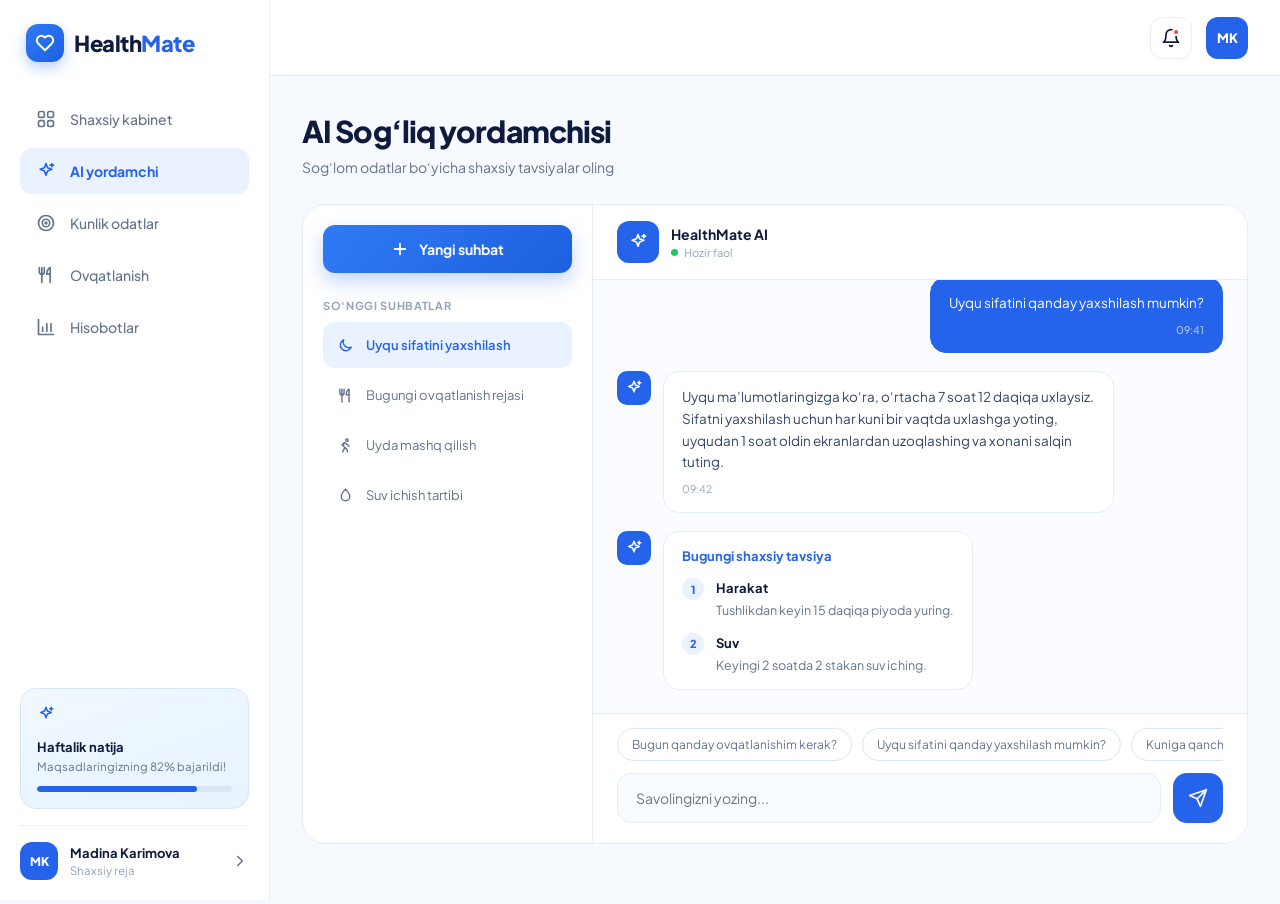
==== pages/ai.html @ 35eb87b6 "finish update" ====
<!doctype html>
<html lang="uz">
  <head>
    <meta charset="utf-8" />
    <meta name="viewport" content="width=device-width, initial-scale=1" />
    <title>AI yordamchi — HealthMate</title>
    <link rel="preconnect" href="https://fonts.googleapis.com" />
    <link rel="preconnect" href="https://fonts.gstatic.com" crossorigin />
    <link
      rel="stylesheet"
      href="https://fonts.googleapis.com/css2?family=Plus+Jakarta+Sans:wght@400;500;600;700;800&display=swap"
    />
    <link rel="stylesheet" href="../css/app.css" />
  </head>
  <body>
    <div class="app">
      <aside class="sidebar-app" id="sidebar" aria-label="Asosiy menyu">
        <a class="s-logo" href="../index.html" aria-label="HealthMate — bosh sahifa">
          <span class="s-logo-icon"><svg width="22" height="22" viewBox="0 0 24 24" fill="none" stroke="#fff" stroke-width="2.2" stroke-linecap="round" stroke-linejoin="round" aria-hidden="true"><path d="M19.5 12.6 12 20l-7.5-7.4a4.9 4.9 0 0 1 0-7 5 5 0 0 1 7 0l.5.5.5-.5a5 5 0 0 1 7 0 4.9 4.9 0 0 1 0 7Z"/></svg></span>
          <span class="s-logo-text">Health<span class="accent">Mate</span></span>
        </a>

        <nav class="s-nav">
          <a class="s-link" href="dashboard.html"><svg width="20" height="20" viewBox="0 0 24 24" fill="none" stroke="currentColor" stroke-width="2" stroke-linecap="round" stroke-linejoin="round" aria-hidden="true"><rect x="3" y="3" width="7" height="7" rx="2"/><rect x="14" y="3" width="7" height="7" rx="2"/><rect x="3" y="14" width="7" height="7" rx="2"/><rect x="14" y="14" width="7" height="7" rx="2"/></svg> Shaxsiy kabinet</a>
          <a class="s-link is-active" href="ai.html" aria-current="page"><svg width="20" height="20" viewBox="0 0 24 24" fill="none" stroke="currentColor" stroke-width="2" stroke-linecap="round" stroke-linejoin="round" aria-hidden="true"><path d="M12 3l1.9 5.1L19 10l-5.1 1.9L12 17l-1.9-5.1L5 10l5.1-1.9L12 3z"/><path d="M19 3v4M17 5h4"/></svg> AI yordamchi</a>
          <a class="s-link" href="tracker.html"><svg width="20" height="20" viewBox="0 0 24 24" fill="none" stroke="currentColor" stroke-width="2" stroke-linecap="round" stroke-linejoin="round" aria-hidden="true"><circle cx="12" cy="12" r="9"/><circle cx="12" cy="12" r="4.5"/><circle cx="12" cy="12" r="1" fill="currentColor"/></svg> Kunlik odatlar</a>
          <a class="s-link" href="nutrition.html"><svg width="20" height="20" viewBox="0 0 24 24" fill="none" stroke="currentColor" stroke-width="2" stroke-linecap="round" stroke-linejoin="round" aria-hidden="true"><path d="M7 3v8M4 3v5a3 3 0 0 0 6 0V3M7 11v10"/><path d="M17 21V3c-2.5 1.5-4 4.5-4 8h4"/></svg> Ovqatlanish</a>
          <a class="s-link" href="reports.html"><svg width="20" height="20" viewBox="0 0 24 24" fill="none" stroke="currentColor" stroke-width="2" stroke-linecap="round" stroke-linejoin="round" aria-hidden="true"><path d="M3 3v18h18"/><path d="M8 17v-5M13 17V8M18 17v-9"/></svg> Hisobotlar</a>
        </nav>

        <div class="s-bottom">
          <div class="weekly">
            <span class="accent"><svg width="18" height="18" viewBox="0 0 24 24" fill="none" stroke="currentColor" stroke-width="2" stroke-linecap="round" stroke-linejoin="round" aria-hidden="true"><path d="M12 3l1.9 5.1L19 10l-5.1 1.9L12 17l-1.9-5.1L5 10l5.1-1.9L12 3z"/><path d="M19 3v4M17 5h4"/></svg></span>
            <div class="weekly-title">Haftalik natija</div>
            <div class="weekly-sub">Maqsadlaringizning 82% bajarildi!</div>
            <div class="progress" style="--p: 82%"><span></span></div>
          </div>
          <a class="user-box" href="dashboard.html">
            <span class="user-avatar" data-user-initials>MK</span>
            <div>
              <div class="user-name" data-user-full>Madina Karimova</div>
              <div class="user-sub">Shaxsiy reja</div>
            </div>
            <span class="go"><svg width="18" height="18" viewBox="0 0 24 24" fill="none" stroke="currentColor" stroke-width="2" stroke-linecap="round" stroke-linejoin="round" aria-hidden="true"><path d="M9 6l6 6-6 6"/></svg></span>
          </a>
        </div>
      </aside>

      <div class="overlay"></div>

      <div class="content">
        <header class="topbar">
          <button class="menu-btn" type="button" aria-label="Menyuni ochish" aria-controls="sidebar"><svg width="20" height="20" viewBox="0 0 24 24" fill="none" stroke="currentColor" stroke-width="2" stroke-linecap="round" stroke-linejoin="round" aria-hidden="true"><path d="M4 6h16M4 12h16M4 18h16"/></svg></button>
          <button class="icon-btn" type="button" aria-label="Bildirishnomalar"><svg width="20" height="20" viewBox="0 0 24 24" fill="none" stroke="currentColor" stroke-width="2" stroke-linecap="round" stroke-linejoin="round" aria-hidden="true"><path d="M6 8a6 6 0 0 1 12 0c0 7 3 9 3 9H3s3-2 3-9"/><path d="M10.3 21a1.94 1.94 0 0 0 3.4 0"/></svg><span class="dot"></span></button>
          <span class="top-avatar" aria-hidden="true" data-user-initials>MK</span>
        </header>

        <main class="page">

          <div class="page-head">
            <div>
              <h1 class="page-title">AI Sog‘liq yordamchisi</h1>
              <p class="page-sub">Sog‘lom odatlar bo‘yicha shaxsiy tavsiyalar oling</p>
            </div>
          </div>

          <section class="chat-shell" data-chat aria-label="AI suhbat">
            <aside class="chat-side">
              <button class="btn" type="button" data-new-chat><svg width="18" height="18" viewBox="0 0 24 24" fill="none" stroke="currentColor" stroke-width="2.4" stroke-linecap="round" stroke-linejoin="round" aria-hidden="true"><path d="M12 5v14M5 12h14"/></svg> Yangi suhbat</button>
              <div class="chat-hist-title">SO‘NGGI SUHBATLAR</div>
              <button class="hist is-active" type="button"><svg width="17" height="17" viewBox="0 0 24 24" fill="none" stroke="currentColor" stroke-width="2" stroke-linecap="round" stroke-linejoin="round" aria-hidden="true"><path d="M20 14.5A8 8 0 0 1 9.5 4a8 8 0 1 0 10.5 10.5z"/></svg> Uyqu sifatini yaxshilash</button>
              <button class="hist" type="button"><svg width="17" height="17" viewBox="0 0 24 24" fill="none" stroke="currentColor" stroke-width="2" stroke-linecap="round" stroke-linejoin="round" aria-hidden="true"><path d="M7 3v8M4 3v5a3 3 0 0 0 6 0V3M7 11v10"/><path d="M17 21V3c-2.5 1.5-4 4.5-4 8h4"/></svg> Bugungi ovqatlanish rejasi</button>
              <button class="hist" type="button"><svg width="17" height="17" viewBox="0 0 24 24" fill="none" stroke="currentColor" stroke-width="2" stroke-linecap="round" stroke-linejoin="round" aria-hidden="true"><circle cx="14" cy="4.5" r="1.8"/><path d="M8 21l3-6-2.5-2.5L10 8l4 2 3 3M11 15l3 2 1 4M10 8 7 11"/></svg> Uyda mashq qilish</button>
              <button class="hist" type="button"><svg width="17" height="17" viewBox="0 0 24 24" fill="none" stroke="currentColor" stroke-width="2" stroke-linecap="round" stroke-linejoin="round" aria-hidden="true"><path d="M12 3s6 6.2 6 10.5a6 6 0 0 1-12 0C6 9.2 12 3 12 3z"/></svg> Suv ichish tartibi</button>
            </aside>

            <div class="chat-main">
              <div class="chat-top">
                <span class="ai-ic"><svg width="20" height="20" viewBox="0 0 24 24" fill="none" stroke="currentColor" stroke-width="2" stroke-linecap="round" stroke-linejoin="round" aria-hidden="true"><path d="M12 3l1.9 5.1L19 10l-5.1 1.9L12 17l-1.9-5.1L5 10l5.1-1.9L12 3z"/><path d="M19 3v4M17 5h4"/></svg></span>
                <div><div class="name">HealthMate AI</div><div class="state">Hozir faol</div></div>
              </div>

              <div class="chat-body" aria-live="polite">
                <div class="chat-day">Bugun</div>

                <div class="msg bot">
                  <span class="ai-ic"><svg width="18" height="18" viewBox="0 0 24 24" fill="none" stroke="currentColor" stroke-width="2" stroke-linecap="round" stroke-linejoin="round" aria-hidden="true"><path d="M12 3l1.9 5.1L19 10l-5.1 1.9L12 17l-1.9-5.1L5 10l5.1-1.9L12 3z"/><path d="M19 3v4M17 5h4"/></svg></span>
                  <div class="bubble">Salom, <span data-user-name>Madina</span>! Men sizning aqlli sog‘liq yordamchingizman. Bugun sizga qanday yordam bera olaman?<span class="time">09:41</span></div>
                </div>

                <div class="msg me">
                  <div class="bubble">Uyqu sifatini qanday yaxshilash mumkin?<span class="time">09:41</span></div>
                </div>

                <div class="msg bot">
                  <span class="ai-ic"><svg width="18" height="18" viewBox="0 0 24 24" fill="none" stroke="currentColor" stroke-width="2" stroke-linecap="round" stroke-linejoin="round" aria-hidden="true"><path d="M12 3l1.9 5.1L19 10l-5.1 1.9L12 17l-1.9-5.1L5 10l5.1-1.9L12 3z"/><path d="M19 3v4M17 5h4"/></svg></span>
                  <div class="bubble">Uyqu ma’lumotlaringizga ko‘ra, o‘rtacha 7 soat 12 daqiqa uxlaysiz. Sifatni yaxshilash uchun har kuni bir vaqtda uxlashga yoting, uyqudan 1 soat oldin ekranlardan uzoqlashing va xonani salqin tuting.<span class="time">09:42</span></div>
                </div>

                <div class="msg bot">
                  <span class="ai-ic"><svg width="18" height="18" viewBox="0 0 24 24" fill="none" stroke="currentColor" stroke-width="2" stroke-linecap="round" stroke-linejoin="round" aria-hidden="true"><path d="M12 3l1.9 5.1L19 10l-5.1 1.9L12 17l-1.9-5.1L5 10l5.1-1.9L12 3z"/><path d="M19 3v4M17 5h4"/></svg></span>
                  <div class="bubble tip-box">
                    <h4>Bugungi shaxsiy tavsiya</h4>
                    <div class="tip-item"><span class="n">1</span><div><b>Harakat</b><span>Tushlikdan keyin 15 daqiqa piyoda yuring.</span></div></div>
                    <div class="tip-item"><span class="n">2</span><div><b>Suv</b><span>Keyingi 2 soatda 2 stakan suv iching.</span></div></div>
                  </div>
                </div>
              </div>

              <div class="chat-foot">
                <div class="suggest">
                  <button type="button">Bugun qanday ovqatlanishim kerak?</button>
                  <button type="button">Uyqu sifatini qanday yaxshilash mumkin?</button>
                  <button type="button">Kuniga qancha suv ichishim kerak?</button>
                  <button type="button">Menga mashqlar rejasini tuzib bering</button>
                </div>
                <form class="chat-form" autocomplete="off">
                  <input type="text" placeholder="Savolingizni yozing..." aria-label="Savolingiz" />
                  <button type="submit" aria-label="Yuborish"><svg width="20" height="20" viewBox="0 0 24 24" fill="none" stroke="currentColor" stroke-width="2" stroke-linecap="round" stroke-linejoin="round" aria-hidden="true"><path d="M22 2 11 13"/><path d="M22 2 15 22l-4-9-9-4 20-7z"/></svg></button>
                </form>
              </div>
            </div>
          </section>

        </main>
      </div>
    </div>

    <script src="../js/main.js" defer></script>
    <script src="../js/app.js" defer></script>
  </body>
</html>
---- css/app.css ----
/* =====================================================
   HealthMate — ilova sahifalari (kabinet) uchun umumiy stil
   Ranglar va shrift asosiy sayt (style.css) bilan bir xil.
   ===================================================== */

* {
  box-sizing: border-box;
}

:root {
  --navy: #0f1b3d;
  --blue: #2563eb;
  --blue-2: #1d5fe0;
  --muted: #64748b;
  --muted-2: #94a3b8;
  --line: #e6eef8;
  --bg: #f6f9fe;
  --card: #ffffff;
  --purple: #8b5cf6;
  --orange: #f97316;
  --green: #10b981;
  --sidebar-w: 270px;
}

html {
  scroll-behavior: smooth;
}

body {
  margin: 0;
  font-family: "Plus Jakarta Sans", system-ui, -apple-system, "Segoe UI",
    sans-serif;
  color: var(--navy);
  background: var(--bg);
}

a {
  text-decoration: none;
  color: inherit;
}

button {
  font-family: inherit;
  cursor: pointer;
}

a:focus-visible,
button:focus-visible,
input:focus-visible {
  outline: 3px solid #93c5fd;
  outline-offset: 2px;
}

.accent {
  color: var(--blue);
}

/* ---------- LAYOUT ---------- */
.app {
  display: flex;
  min-height: 100vh;
}

.sidebar-app {
  position: sticky;
  top: 0;
  align-self: flex-start;
  width: var(--sidebar-w);
  flex: 0 0 var(--sidebar-w);
  height: 100vh;
  padding: 24px 20px 20px;
  display: flex;
  flex-direction: column;
  background: #ffffff;
  border-right: 1px solid var(--line);
  z-index: 30;
}

.s-logo {
  display: flex;
  align-items: center;
  gap: 10px;
  padding: 0 6px;
}

.s-logo-icon {
  width: 38px;
  height: 38px;
  border-radius: 12px;
  background: linear-gradient(135deg, #2f7bf5, #1d5fe0);
  display: flex;
  align-items: center;
  justify-content: center;
  box-shadow: 0 6px 14px rgba(37, 99, 235, 0.3);
}

.s-logo-text {
  font-size: 22px;
  font-weight: 800;
  letter-spacing: -0.02em;
}

.s-nav {
  margin-top: 34px;
  display: flex;
  flex-direction: column;
  gap: 6px;
}

.s-link {
  display: flex;
  align-items: center;
  gap: 14px;
  height: 46px;
  padding: 0 16px;
  border-radius: 12px;
  font-size: 14px;
  font-weight: 500;
  color: var(--muted);
  transition: background 0.15s ease, color 0.15s ease;
}

.s-link svg {
  flex: 0 0 auto;
}

.s-link:hover {
  background: #f1f6ff;
  color: var(--blue);
}

.s-link.is-active {
  background: #eaf2ff;
  color: var(--blue);
  font-weight: 700;
}

.s-bottom {
  margin-top: auto;
  display: flex;
  flex-direction: column;
  gap: 16px;
}

.weekly {
  padding: 16px;
  border-radius: 16px;
  background: linear-gradient(160deg, #f1f8ff, #e6f3ff);
  border: 1px solid #d6e6fb;
}

.weekly-title {
  margin-top: 12px;
  font-size: 13px;
  font-weight: 700;
}

.weekly-sub {
  margin-top: 4px;
  font-size: 11.5px;
  color: var(--muted);
}

.progress {
  margin-top: 12px;
  height: 6px;
  border-radius: 99px;
  background: #d9e6f7;
  overflow: hidden;
}

.progress > span {
  display: block;
  height: 100%;
  border-radius: 99px;
  background: var(--blue);
  width: var(--p, 50%);
  transition: width 0.5s ease;
}

.progress.green > span {
  background: #14b8a6;
}
.progress.purple > span {
  background: var(--purple);
}
.progress.orange > span {
  background: var(--orange);
}

.user-box {
  display: flex;
  align-items: center;
  gap: 12px;
  padding-top: 16px;
  border-top: 1px solid var(--line);
}

.user-avatar {
  width: 38px;
  height: 38px;
  flex: 0 0 38px;
  border-radius: 12px;
  display: flex;
  align-items: center;
  justify-content: center;
  background: var(--blue);
  color: #fff;
  font-size: 12px;
  font-weight: 800;
}

.user-name {
  font-size: 13px;
  font-weight: 700;
}

.user-sub {
  font-size: 11.5px;
  color: var(--muted-2);
  margin-top: 2px;
}

.user-box .go {
  margin-left: auto;
  color: var(--muted);
  display: flex;
}

/* ---------- MAIN ---------- */
.content {
  flex: 1 1 auto;
  min-width: 0;
  display: flex;
  flex-direction: column;
}

.topbar {
  position: sticky;
  top: 0;
  z-index: 20;
  height: 76px;
  padding: 0 32px;
  display: flex;
  align-items: center;
  justify-content: flex-end;
  gap: 14px;
  background: rgba(255, 255, 255, 0.92);
  backdrop-filter: blur(8px);
  -webkit-backdrop-filter: blur(8px);
  border-bottom: 1px solid var(--line);
}

.menu-btn {
  display: none;
  margin-right: auto;
  width: 42px;
  height: 42px;
  border-radius: 12px;
  border: 1px solid var(--line);
  background: #fff;
  align-items: center;
  justify-content: center;
  color: var(--navy);
}

.icon-btn {
  width: 42px;
  height: 42px;
  border-radius: 12px;
  border: 1px solid var(--line);
  background: #fff;
  display: flex;
  align-items: center;
  justify-content: center;
  color: var(--navy);
  position: relative;
}

.icon-btn .dot {
  position: absolute;
  top: 10px;
  right: 11px;
  width: 8px;
  height: 8px;
  border-radius: 50%;
  background: #ef4444;
  border: 2px solid #fff;
}

.top-avatar {
  width: 42px;
  height: 42px;
  border-radius: 12px;
  background: var(--blue);
  color: #fff;
  font-size: 13px;
  font-weight: 800;
  display: flex;
  align-items: center;
  justify-content: center;
}

.page {
  width: 100%;
  max-width: 1320px;
  margin: 0 auto;
  padding: 36px 32px 60px;
}

.page-head {
  display: flex;
  flex-wrap: wrap;
  align-items: flex-start;
  justify-content: space-between;
  gap: 16px;
}

.page-title {
  margin: 0;
  font-size: 30px;
  font-weight: 800;
  letter-spacing: -0.03em;
}

.page-sub {
  margin: 8px 0 0;
  font-size: 14px;
  color: var(--muted);
}

.date-chip {
  padding: 10px 16px;
  border-radius: 12px;
  background: #fff;
  border: 1px solid var(--line);
  font-size: 13px;
  color: var(--muted);
  font-weight: 500;
}

.btn {
  display: inline-flex;
  align-items: center;
  justify-content: center;
  gap: 10px;
  height: 48px;
  padding: 0 22px;
  border: 0;
  border-radius: 12px;
  background: linear-gradient(135deg, #2f7bf5, #1d5fe0);
  color: #fff;
  font-size: 14px;
  font-weight: 700;
  box-shadow: 0 8px 20px rgba(37, 99, 235, 0.28);
  transition: transform 0.15s ease, box-shadow 0.15s ease;
}

.btn:hover {
  transform: translateY(-1px);
  box-shadow: 0 14px 28px rgba(37, 99, 235, 0.36);
}

.btn-soft {
  background: #eaf2ff;
  color: var(--blue);
  border: 1px solid #d6e6fb;
  box-shadow: none;
}

.btn-soft:hover {
  background: #e0ecff;
  box-shadow: none;
}

/* ---------- KARTOCHKA ---------- */
.card {
  padding: 24px;
  border-radius: 22px;
  background: var(--card);
  border: 1px solid var(--line);
  box-shadow: 0 2px 10px rgba(15, 27, 61, 0.03);
}

.card-title {
  margin: 0;
  font-size: 16px;
  font-weight: 700;
}

.card-sub {
  margin: 6px 0 0;
  font-size: 12px;
  color: var(--muted-2);
}

.card-head {
  display: flex;
  align-items: flex-start;
  justify-content: space-between;
  gap: 12px;
}

.pill {
  padding: 7px 14px;
  border-radius: 10px;
  background: #f1f5fb;
  font-size: 12px;
  color: var(--muted);
  border: 0;
  font-weight: 600;
}

.grid {
  display: grid;
  gap: 20px;
}

.g-4 {
  grid-template-columns: repeat(4, minmax(0, 1fr));
}
.g-2 {
  grid-template-columns: repeat(2, minmax(0, 1fr));
}
.g-3 {
  grid-template-columns: repeat(3, minmax(0, 1fr));
}
.g-main {
  grid-template-columns: minmax(0, 1.6fr) minmax(0, 1fr);
}

.mt-20 {
  margin-top: 20px;
}
.mt-24 {
  margin-top: 24px;
}

/* ---------- HERO SCORE ---------- */
.score-hero {
  margin-top: 24px;
  display: flex;
  align-items: center;
  gap: 24px;
  padding: 36px 40px;
  border-radius: 24px;
  color: #fff;
  background: linear-gradient(115deg, #1b3fb5 0%, #1565c0 45%, #14b8a6 100%);
  box-shadow: 0 24px 50px rgba(21, 101, 192, 0.22);
}

.score-hero .heart {
  width: 64px;
  height: 64px;
  flex: 0 0 64px;
  border-radius: 18px;
  background: rgba(255, 255, 255, 0.16);
  border: 1px solid rgba(255, 255, 255, 0.3);
  display: flex;
  align-items: center;
  justify-content: center;
}

.score-hero .lbl {
  font-size: 13px;
  opacity: 0.92;
}

.score-hero .big {
  margin-top: 8px;
  font-size: 44px;
  font-weight: 800;
  letter-spacing: -0.03em;
  line-height: 1;
}

.score-hero .big small {
  font-size: 16px;
  font-weight: 600;
  opacity: 0.85;
  margin-left: 4px;
}

.score-hero .delta {
  margin-top: 10px;
  font-size: 12.5px;
}

.score-hero .delta b {
  font-weight: 800;
}

.score-hero .ring-wrap {
  margin-left: auto;
}

/* ---------- RING (SVG aylana) ---------- */
.ring-wrap {
  position: relative;
  display: inline-flex;
  align-items: center;
  justify-content: center;
  flex: 0 0 auto;
}

.ring-wrap svg {
  transform: rotate(-90deg);
}

.ring-wrap .track {
  fill: none;
  stroke: #e3edfb;
}

.ring-wrap .bar {
  fill: none;
  stroke: var(--blue);
  stroke-linecap: round;
  transition: stroke-dashoffset 0.9s ease;
}

.ring-wrap.on-dark .track {
  stroke: rgba(255, 255, 255, 0.25);
}
.ring-wrap.on-dark .bar {
  stroke: #fff;
}

.ring-label {
  position: absolute;
  inset: 0;
  display: flex;
  flex-direction: column;
  align-items: center;
  justify-content: center;
  text-align: center;
  line-height: 1.1;
}

.ring-label b,
.ring-label small {
  white-space: nowrap;
}

.ring-label b {
  font-size: 20px;
  font-weight: 800;
}

.ring-label small {
  margin-top: 3px;
  font-size: 10px;
  color: var(--muted-2);
}

.on-dark .ring-label small {
  color: rgba(255, 255, 255, 0.85);
}

/* ---------- STAT KARTALAR ---------- */
.stat-card {
  padding: 22px;
}

.stat-top {
  display: flex;
  align-items: center;
  gap: 12px;
}

.ic {
  width: 42px;
  height: 42px;
  flex: 0 0 42px;
  border-radius: 12px;
  display: flex;
  align-items: center;
  justify-content: center;
}

.ic-blue {
  background: #e8f0ff;
  color: var(--blue);
}
.ic-purple {
  background: #f0e9ff;
  color: var(--purple);
}
.ic-orange {
  background: #ffefe3;
  color: var(--orange);
}
.ic-green {
  background: #e1f7f1;
  color: var(--green);
}

.stat-name {
  font-size: 12px;
  color: var(--muted);
}

.stat-pct {
  margin-left: auto;
  font-size: 12px;
  font-weight: 800;
  color: var(--blue);
}

.stat-pct.purple {
  color: var(--purple);
}
.stat-pct.green {
  color: var(--green);
}
.stat-pct.orange {
  color: var(--orange);
}

.stat-val {
  margin-top: 20px;
  font-size: 24px;
  font-weight: 800;
  letter-spacing: -0.02em;
}

.stat-val small {
  font-size: 11px;
  font-weight: 500;
  color: var(--muted-2);
  margin-left: 4px;
  letter-spacing: 0;
}

.stat-note {
  margin-top: 10px;
  font-size: 11.5px;
  color: var(--muted-2);
}

/* ---------- GRAFIK ---------- */
.chart-box {
  margin-top: 18px;
}

.chart-box svg {
  display: block;
  width: 100%;
  height: auto;
  overflow: visible;
}

.chart-days {
  display: flex;
  justify-content: space-between;
  margin-top: 6px;
  padding: 0 2px;
  font-size: 11px;
  color: var(--muted-2);
}

/* ---------- CHECKLIST ---------- */
.checks {
  margin: 18px 0 0;
  padding: 0;
  list-style: none;
}

.check {
  display: flex;
  align-items: center;
  gap: 14px;
  padding: 14px 0;
  border-bottom: 1px solid #eef3fa;
  cursor: pointer;
  user-select: none;
}

.check:last-child {
  border-bottom: 0;
}

.check-box {
  width: 22px;
  height: 22px;
  flex: 0 0 22px;
  border-radius: 7px;
  border: 2px solid #cfdbec;
  display: flex;
  align-items: center;
  justify-content: center;
  transition: all 0.15s ease;
  background: #fff;
}

.check-box svg {
  opacity: 0;
  transform: scale(0.6);
  transition: all 0.15s ease;
}

.check.done .check-box {
  background: #14b8a6;
  border-color: #14b8a6;
}

.check.done .check-box svg {
  opacity: 1;
  transform: scale(1);
}

.check-text {
  font-size: 13.5px;
  font-weight: 500;
}

.check-text small {
  display: block;
  margin-top: 3px;
  font-size: 11px;
  color: var(--muted-2);
  font-weight: 400;
}

.check.done .check-text {
  color: var(--muted-2);
  text-decoration: line-through;
}

/* ---------- AI KARTA ---------- */
.ai-card {
  background: linear-gradient(160deg, #f4faff, #e8f6fb);
  border-color: #d3e8f8;
}

.ai-card-head {
  display: flex;
  align-items: center;
  gap: 12px;
}

.ai-ic {
  width: 42px;
  height: 42px;
  border-radius: 12px;
  background: var(--blue);
  color: #fff;
  display: flex;
  align-items: center;
  justify-content: center;
}

.ai-card p {
  margin: 18px 0 0;
  font-size: 13px;
  line-height: 1.7;
  color: #4b5d7a;
}

.link-more {
  margin-top: 16px;
  display: inline-flex;
  align-items: center;
  gap: 8px;
  font-size: 13px;
  font-weight: 700;
  color: var(--blue);
}

/* ---------- AI CHAT ---------- */
.chat-shell {
  margin-top: 28px;
  display: grid;
  grid-template-columns: 290px minmax(0, 1fr);
  height: 640px;
  border-radius: 24px;
  background: #fff;
  border: 1px solid var(--line);
  overflow: hidden;
}

.chat-side {
  padding: 20px;
  border-right: 1px solid var(--line);
  overflow-y: auto;
}

.chat-side .btn {
  width: 100%;
}

.chat-hist-title {
  margin: 26px 0 10px;
  font-size: 11px;
  font-weight: 700;
  letter-spacing: 0.06em;
  color: var(--muted-2);
}

.hist {
  width: 100%;
  display: flex;
  align-items: center;
  gap: 12px;
  height: 46px;
  padding: 0 14px;
  border: 0;
  border-radius: 12px;
  background: transparent;
  text-align: left;
  font-size: 13px;
  color: var(--muted);
  margin-bottom: 4px;
}

.hist:hover {
  background: #f4f8ff;
}

.hist.is-active {
  background: #eaf2ff;
  color: var(--blue);
  font-weight: 600;
}

.chat-shell {
  grid-template-rows: minmax(0, 1fr);
}

.chat-main {
  display: flex;
  flex-direction: column;
  min-width: 0;
  min-height: 0;
  overflow: hidden;
}

.chat-body {
  min-height: 0;
}

.chat-foot,
.chat-top {
  flex: 0 0 auto;
}

.chat-top {
  display: flex;
  align-items: center;
  gap: 12px;
  padding: 16px 24px;
  border-bottom: 1px solid var(--line);
}

.chat-top .name {
  font-size: 14px;
  font-weight: 700;
}

.chat-top .state {
  margin-top: 3px;
  font-size: 11px;
  color: var(--muted-2);
  display: flex;
  align-items: center;
  gap: 6px;
}

.chat-top .state::before {
  content: "";
  width: 7px;
  height: 7px;
  border-radius: 50%;
  background: #22c55e;
}

.chat-body {
  flex: 1 1 auto;
  padding: 24px;
  overflow-y: auto;
  background: #fafcff;
  display: flex;
  flex-direction: column;
  gap: 18px;
}

.chat-day {
  align-self: center;
  font-size: 11px;
  color: var(--muted-2);
}

.msg {
  display: flex;
  gap: 12px;
  max-width: 82%;
  align-items: flex-start;
}

.msg .bubble {
  padding: 14px 18px;
  border-radius: 16px;
  background: #fff;
  border: 1px solid var(--line);
  font-size: 13.5px;
  line-height: 1.6;
  color: #334566;
}

.msg .time {
  display: block;
  margin-top: 8px;
  font-size: 10.5px;
  color: var(--muted-2);
}

.msg.bot .ai-ic {
  width: 34px;
  height: 34px;
  flex: 0 0 34px;
  border-radius: 10px;
}

.msg.me {
  align-self: flex-end;
}

.msg.me .bubble {
  background: var(--blue);
  border-color: var(--blue);
  color: #fff;
}

.msg.me .time {
  color: rgba(255, 255, 255, 0.75);
  text-align: right;
}

.tip-box {
  border-left: 3px solid var(--blue);
}

.tip-box h4 {
  margin: 0 0 12px;
  font-size: 13px;
  color: var(--blue);
}

.tip-item {
  display: flex;
  gap: 12px;
  margin-top: 12px;
}

.tip-item .n {
  width: 22px;
  height: 22px;
  flex: 0 0 22px;
  border-radius: 50%;
  background: #eaf2ff;
  color: var(--blue);
  font-size: 11px;
  font-weight: 800;
  display: flex;
  align-items: center;
  justify-content: center;
}

.tip-item b {
  display: block;
  font-size: 13px;
  color: var(--navy);
}

.tip-item span {
  font-size: 12.5px;
  color: var(--muted);
}

.typing {
  display: inline-flex;
  gap: 5px;
  padding: 4px 0;
}

.typing i {
  width: 7px;
  height: 7px;
  border-radius: 50%;
  background: #b4c4dc;
  animation: blink 1.2s infinite ease-in-out;
}

.typing i:nth-child(2) {
  animation-delay: 0.15s;
}
.typing i:nth-child(3) {
  animation-delay: 0.3s;
}

@keyframes blink {
  0%,
  80%,
  100% {
    opacity: 0.3;
    transform: translateY(0);
  }
  40% {
    opacity: 1;
    transform: translateY(-3px);
  }
}

.chat-foot {
  padding: 14px 24px 20px;
  border-top: 1px solid var(--line);
  background: #fff;
}

.suggest {
  display: flex;
  gap: 10px;
  overflow-x: auto;
  padding-bottom: 12px;
}

.suggest button {
  flex: 0 0 auto;
  padding: 8px 14px;
  border-radius: 99px;
  border: 1px solid #d6e6fb;
  background: #fff;
  font-size: 12px;
  color: var(--muted);
  white-space: nowrap;
}

.suggest button:hover {
  background: #eaf2ff;
  color: var(--blue);
}

.chat-form {
  display: flex;
  gap: 12px;
}

.chat-form input {
  flex: 1 1 auto;
  min-width: 0;
  height: 50px;
  padding: 0 18px;
  border-radius: 14px;
  border: 1px solid var(--line);
  background: #f8fbff;
  font-family: inherit;
  font-size: 14px;
  color: var(--navy);
}

.chat-form button {
  width: 50px;
  height: 50px;
  flex: 0 0 50px;
  border: 0;
  border-radius: 14px;
  background: var(--blue);
  color: #fff;
  display: flex;
  align-items: center;
  justify-content: center;
}

/* ---------- KUNLIK ODATLAR ---------- */
.water-body {
  margin-top: 22px;
  display: flex;
  flex-wrap: wrap;
  align-items: center;
  gap: 32px;
}

.water-info {
  flex: 1 1 300px;
  min-width: 0;
}

.water-count {
  font-size: 20px;
  font-weight: 700;
}

.water-hint {
  margin-top: 8px;
  font-size: 12.5px;
  color: var(--muted);
}

.glasses {
  margin: 18px 0 20px;
  display: flex;
  flex-wrap: wrap;
  gap: 10px;
}

.glass {
  width: 40px;
  height: 44px;
  border-radius: 12px;
  border: 1px solid #cfe0f7;
  background: #f3f8ff;
  color: #b9cbe6;
  display: flex;
  align-items: center;
  justify-content: center;
  padding: 0;
  transition: all 0.2s ease;
}

.glass.full {
  background: #e3f1ff;
  border-color: #8cc4f5;
  color: #0ea5e9;
}

.sleep-row {
  margin-top: 22px;
  display: flex;
  align-items: center;
  gap: 14px;
}

.sleep-row .val {
  font-size: 17px;
  font-weight: 800;
}

.sleep-row .sub {
  margin-top: 3px;
  font-size: 11px;
  color: var(--muted-2);
}

.sleep-row .pct {
  margin-left: auto;
  text-align: right;
  font-size: 18px;
  font-weight: 800;
  color: var(--purple);
}

.sleep-row .pct small {
  display: block;
  font-size: 10.5px;
  font-weight: 500;
  color: var(--muted-2);
}

.act-grid {
  margin-top: 22px;
  display: grid;
  grid-template-columns: repeat(3, minmax(0, 1fr));
  gap: 24px;
}

.act-item .row {
  display: flex;
  align-items: center;
  gap: 12px;
}

.act-item .v {
  font-size: 20px;
  font-weight: 800;
}

.act-item .l {
  margin-top: 3px;
  font-size: 11px;
  color: var(--muted-2);
}

.act-item .progress {
  margin-top: 16px;
}

.total-pct {
  margin-top: 20px;
  display: flex;
  align-items: center;
  gap: 14px;
}

.total-pct b {
  font-size: 15px;
  color: #14b8a6;
}

.total-pct .progress {
  flex: 1 1 auto;
  margin: 0;
  height: 7px;
}

/* ---------- OVQATLANISH ---------- */
.kcal-card {
  margin-top: 24px;
  display: flex;
  flex-wrap: wrap;
  align-items: center;
  gap: 32px 40px;
  padding: 32px;
}

.kcal-main {
  display: flex;
  align-items: center;
  gap: 28px;
  flex: 1 1 360px;
}

.kcal-text .tiny {
  font-size: 11px;
  color: var(--muted-2);
}

.kcal-text .num {
  margin-top: 6px;
  font-size: 34px;
  font-weight: 800;
  letter-spacing: -0.03em;
}

.kcal-text .num small {
  font-size: 13px;
  font-weight: 500;
  color: var(--muted-2);
  margin-left: 4px;
}

.kcal-text .left {
  margin-top: 8px;
  font-size: 11.5px;
  color: var(--muted-2);
}

.kcal-text .left b {
  color: var(--blue);
}

.macros {
  display: flex;
  flex-wrap: nowrap;
  gap: 20px;
  flex: 1 1 300px;
  justify-content: space-between;
  padding-left: 32px;
  border-left: 1px solid var(--line);
}

.macro {
  display: flex;
  align-items: center;
  gap: 14px;
}

.macro .ring-label b {
  font-size: 12px;
}

.macro .m-name {
  font-size: 13px;
  font-weight: 700;
}

.macro .m-sub {
  white-space: nowrap;
  margin-top: 4px;
  font-size: 11px;
  color: var(--muted-2);
}

.meals-wrap {
  margin-top: 28px;
  display: grid;
  grid-template-columns: minmax(0, 1.7fr) minmax(0, 1fr);
  gap: 24px;
  align-items: start;
}

.section-row {
  display: flex;
  align-items: center;
  justify-content: space-between;
  margin-bottom: 16px;
}

.section-row h2 {
  margin: 0;
  font-size: 17px;
  font-weight: 700;
}

.text-btn {
  display: inline-flex;
  align-items: center;
  gap: 8px;
  border: 0;
  background: none;
  color: var(--blue);
  font-size: 12.5px;
  font-weight: 700;
}

.meals {
  display: grid;
  grid-template-columns: repeat(2, minmax(0, 1fr));
  gap: 16px;
}

.meal {
  display: flex;
  align-items: center;
  gap: 16px;
  padding: 12px;
  border-radius: 18px;
  background: #fff;
  border: 1px solid var(--line);
  transition: box-shadow 0.2s ease, transform 0.2s ease;
}

.meal:hover {
  transform: translateY(-3px);
  box-shadow: 0 16px 32px rgba(37, 99, 235, 0.1);
}

.meal-img {
  width: 92px;
  height: 84px;
  flex: 0 0 92px;
  border-radius: 14px;
  overflow: hidden;
  background: linear-gradient(135deg, #fde3c4, #f6b26b);
  display: flex;
  align-items: center;
  justify-content: center;
}

.meal-img img {
  width: 100%;
  height: 100%;
  object-fit: cover;
  display: block;
}

.meal-img.g2 {
  background: linear-gradient(135deg, #d5f2dc, #7fd49a);
}
.meal-img.g3 {
  background: linear-gradient(135deg, #ffd9d2, #f59a8a);
}
.meal-img.g4 {
  background: linear-gradient(135deg, #e5dcff, #b7a2f5);
}

.meal-info {
  flex: 1 1 auto;
  min-width: 0;
}

.meal-type {
  font-size: 11px;
  font-weight: 700;
  color: var(--blue);
}

.meal-name {
  margin-top: 6px;
  font-size: 13.5px;
  font-weight: 600;
}

.meal-meta {
  margin-top: 6px;
  font-size: 11px;
  color: var(--muted-2);
}

.add-btn {
  width: 32px;
  height: 32px;
  flex: 0 0 32px;
  align-self: flex-end;
  border-radius: 9px;
  border: 1.5px solid #bcd3f6;
  background: #fff;
  color: var(--blue);
  display: flex;
  align-items: center;
  justify-content: center;
  transition: all 0.15s ease;
}

.add-btn:hover {
  background: var(--blue);
  color: #fff;
  border-color: var(--blue);
}

.add-btn.on {
  background: #14b8a6;
  border-color: #14b8a6;
  color: #fff;
}

.side-stack {
  display: flex;
  flex-direction: column;
  gap: 20px;
}

.nutri-row {
  margin-top: 18px;
}

.nutri-row .top {
  display: flex;
  justify-content: space-between;
  font-size: 11.5px;
}

.nutri-row .top span {
  color: var(--muted);
}

.nutri-row .top b {
  font-weight: 800;
}

.nutri-row .progress {
  margin-top: 8px;
}

/* ---------- HISOBOTLAR ---------- */
.tabs {
  display: inline-flex;
  padding: 5px;
  border-radius: 14px;
  background: #eaf0f8;
  gap: 4px;
}

.tab {
  padding: 10px 18px;
  border: 0;
  border-radius: 10px;
  background: transparent;
  font-size: 12px;
  font-weight: 600;
  color: var(--muted);
}

.tab.is-active {
  background: #fff;
  color: var(--blue);
  box-shadow: 0 2px 8px rgba(15, 27, 61, 0.08);
}

.tabs-row {
  margin-top: 26px;
  display: flex;
  flex-wrap: wrap;
  align-items: center;
  justify-content: space-between;
  gap: 12px;
}

.rep-top {
  margin-top: 20px;
  display: grid;
  grid-template-columns: 1.3fr repeat(3, 1fr);
  gap: 20px;
}

.rep-score {
  display: flex;
  align-items: center;
  gap: 20px;
  padding: 26px;
  border-radius: 22px;
  color: #fff;
  background: linear-gradient(135deg, #1b3fb5, #1976d2);
  box-shadow: 0 20px 40px rgba(25, 118, 210, 0.22);
}

.rep-score .lbl {
  font-size: 11px;
  opacity: 0.9;
}

.rep-score .t {
  margin-top: 6px;
  font-size: 19px;
  font-weight: 700;
}

.rep-score .d {
  margin-top: 8px;
  font-size: 11.5px;
}

.rep-score .ring-label b {
  font-size: 22px;
}

.rep-stat {
  padding: 22px;
}

.rep-stat .lbl {
  margin-top: 16px;
  font-size: 11px;
  color: var(--muted-2);
}

.rep-stat .v {
  margin-top: 10px;
  font-size: 24px;
  font-weight: 800;
  color: var(--green);
}

.rep-stat .s {
  margin-top: 8px;
  font-size: 11px;
  color: var(--muted-2);
}

.bars {
  margin-top: 20px;
  height: 200px;
  display: flex;
  align-items: flex-end;
  justify-content: space-between;
  gap: 14px;
  padding: 0 6px;
}

.bar-col {
  flex: 1 1 0;
  height: 100%;
  display: flex;
  flex-direction: column;
  justify-content: flex-end;
  align-items: center;
  gap: 10px;
}

.bar-col .b {
  width: 100%;
  max-width: 24px;
  height: var(--h, 40%);
  border-radius: 8px;
  background: #dfeaff;
  transition: height 0.7s ease, background 0.2s ease;
}

.bar-col .b.hi {
  background: #0ea5e9;
}

.bars.teal .b.hi {
  background: #14b8a6;
}

.bar-col:hover .b {
  filter: brightness(0.95);
}

.bar-col span {
  font-size: 11px;
  color: var(--muted-2);
}

.habits {
  display: flex;
  flex-wrap: wrap;
  align-items: center;
  gap: 28px;
  margin-top: 20px;
}

.habit-list {
  flex: 1 1 220px;
  min-width: 0;
}

.habit-line {
  display: flex;
  justify-content: space-between;
  padding: 12px 0;
  border-bottom: 1px solid #eef3fa;
  font-size: 12px;
  color: var(--muted);
}

.habit-line:last-child {
  border-bottom: 0;
}

.habit-line b {
  color: var(--navy);
  font-weight: 800;
}

.chips {
  margin-top: 18px;
  display: flex;
  flex-wrap: wrap;
  gap: 10px;
}

.chip {
  display: inline-flex;
  align-items: center;
  gap: 8px;
  padding: 9px 14px;
  border-radius: 10px;
  background: #fff;
  border: 1px solid #d6e6fb;
  font-size: 11.5px;
  color: var(--muted);
}

/* ---------- RESPONSIV ---------- */
.overlay {
  display: none;
}

@media (max-width: 1180px) {
  .g-4 {
    grid-template-columns: repeat(2, minmax(0, 1fr));
  }
  .g-main {
    grid-template-columns: minmax(0, 1fr);
  }
  .meals-wrap {
    grid-template-columns: minmax(0, 1fr);
  }
  .rep-top {
    grid-template-columns: repeat(2, minmax(0, 1fr));
  }
  .rep-score {
    grid-column: 1 / -1;
  }
}

@media (max-width: 960px) {
  .sidebar-app {
    position: fixed;
    left: 0;
    top: 0;
    transform: translateX(-100%);
    transition: transform 0.25s ease;
    box-shadow: 0 0 60px rgba(15, 27, 61, 0.2);
  }

  .app.nav-open .sidebar-app {
    transform: none;
  }

  .app.nav-open .overlay {
    display: block;
    position: fixed;
    inset: 0;
    z-index: 25;
    background: rgba(15, 27, 61, 0.4);
  }

  .menu-btn {
    display: flex;
  }

  .topbar {
    padding: 0 20px;
  }

  .page {
    padding: 28px 20px 48px;
  }

  .g-2,
  .g-3 {
    grid-template-columns: minmax(0, 1fr);
  }

  .chat-shell {
    grid-template-columns: minmax(0, 1fr);
    height: 680px;
  }

  .chat-side {
    display: none;
  }

  .macros {
    border-left: 0;
    padding-left: 0;
    flex-wrap: wrap;
  }
}

@media (max-width: 640px) {
  .g-4,
  .rep-top {
    grid-template-columns: minmax(0, 1fr);
  }

  .page-title {
    font-size: 25px;
  }

  .score-hero {
    flex-wrap: wrap;
    padding: 26px 22px;
  }

  .score-hero .ring-wrap {
    margin-left: 0;
  }

  .act-grid {
    grid-template-columns: minmax(0, 1fr);
  }

  .meals {
    grid-template-columns: minmax(0, 1fr);
  }

  .msg {
    max-width: 94%;
  }

  .bars {
    gap: 8px;
  }

  .kcal-main {
    flex-wrap: wrap;
  }
}

@media (prefers-reduced-motion: reduce) {
  * {
    transition: none !important;
    animation: none !important;
  }
}
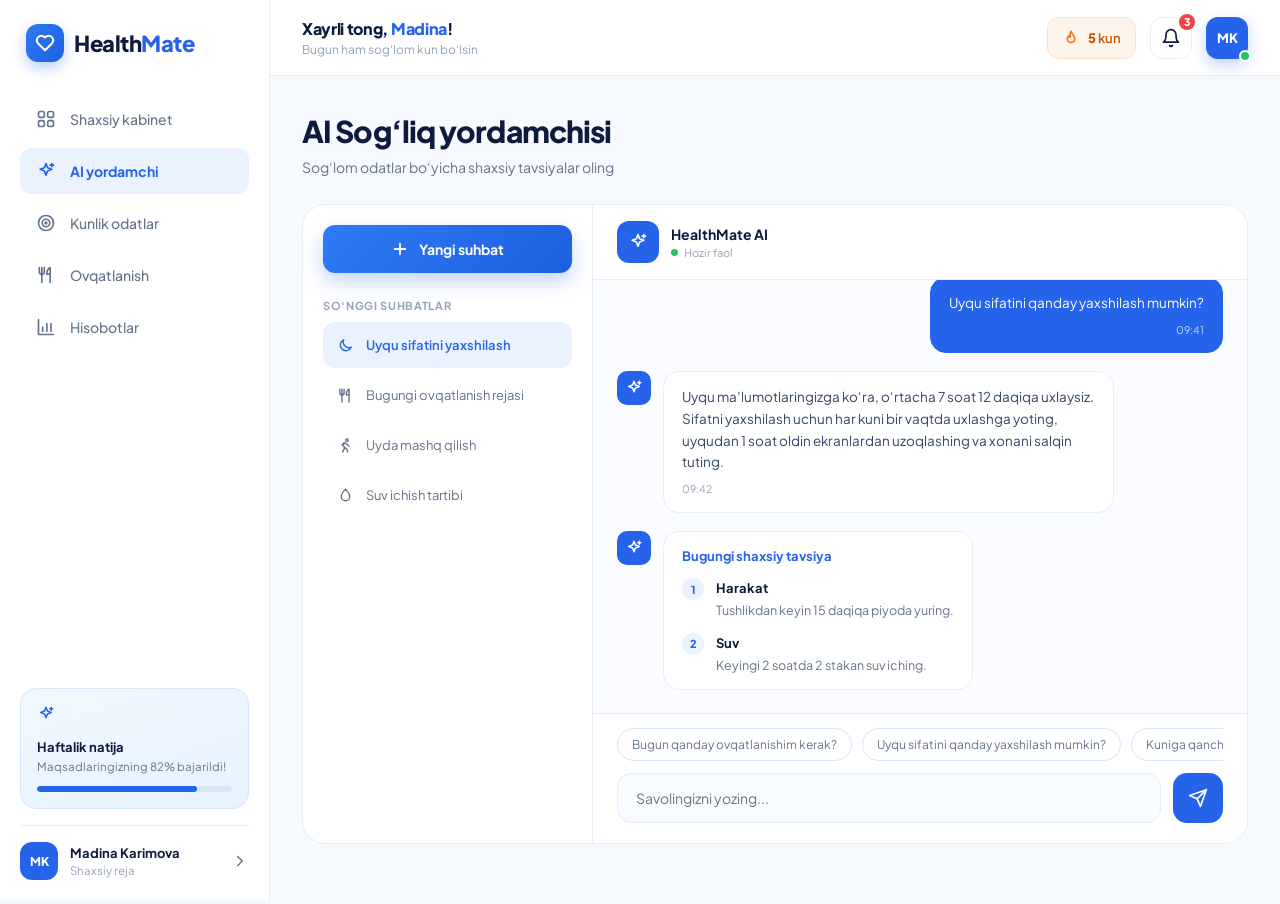
==== commit 0588ab01: "oxirgi update" ====
--- a/pages/ai.html
+++ b/pages/ai.html
@@ -15,22 +15,144 @@
   <body>
     <div class="app">
       <aside class="sidebar-app" id="sidebar" aria-label="Asosiy menyu">
-        <a class="s-logo" href="../index.html" aria-label="HealthMate — bosh sahifa">
-          <span class="s-logo-icon"><svg width="22" height="22" viewBox="0 0 24 24" fill="none" stroke="#fff" stroke-width="2.2" stroke-linecap="round" stroke-linejoin="round" aria-hidden="true"><path d="M19.5 12.6 12 20l-7.5-7.4a4.9 4.9 0 0 1 0-7 5 5 0 0 1 7 0l.5.5.5-.5a5 5 0 0 1 7 0 4.9 4.9 0 0 1 0 7Z"/></svg></span>
-          <span class="s-logo-text">Health<span class="accent">Mate</span></span>
+        <a
+          class="s-logo"
+          href="../index.html"
+          aria-label="HealthMate — bosh sahifa"
+        >
+          <span class="s-logo-icon"
+            ><svg
+              width="22"
+              height="22"
+              viewBox="0 0 24 24"
+              fill="none"
+              stroke="#fff"
+              stroke-width="2.2"
+              stroke-linecap="round"
+              stroke-linejoin="round"
+              aria-hidden="true"
+            >
+              <path
+                d="M19.5 12.6 12 20l-7.5-7.4a4.9 4.9 0 0 1 0-7 5 5 0 0 1 7 0l.5.5.5-.5a5 5 0 0 1 7 0 4.9 4.9 0 0 1 0 7Z"
+              /></svg
+          ></span>
+          <span class="s-logo-text"
+            >Health<span class="accent">Mate</span></span
+          >
         </a>
 
         <nav class="s-nav">
-          <a class="s-link" href="dashboard.html"><svg width="20" height="20" viewBox="0 0 24 24" fill="none" stroke="currentColor" stroke-width="2" stroke-linecap="round" stroke-linejoin="round" aria-hidden="true"><rect x="3" y="3" width="7" height="7" rx="2"/><rect x="14" y="3" width="7" height="7" rx="2"/><rect x="3" y="14" width="7" height="7" rx="2"/><rect x="14" y="14" width="7" height="7" rx="2"/></svg> Shaxsiy kabinet</a>
-          <a class="s-link is-active" href="ai.html" aria-current="page"><svg width="20" height="20" viewBox="0 0 24 24" fill="none" stroke="currentColor" stroke-width="2" stroke-linecap="round" stroke-linejoin="round" aria-hidden="true"><path d="M12 3l1.9 5.1L19 10l-5.1 1.9L12 17l-1.9-5.1L5 10l5.1-1.9L12 3z"/><path d="M19 3v4M17 5h4"/></svg> AI yordamchi</a>
-          <a class="s-link" href="tracker.html"><svg width="20" height="20" viewBox="0 0 24 24" fill="none" stroke="currentColor" stroke-width="2" stroke-linecap="round" stroke-linejoin="round" aria-hidden="true"><circle cx="12" cy="12" r="9"/><circle cx="12" cy="12" r="4.5"/><circle cx="12" cy="12" r="1" fill="currentColor"/></svg> Kunlik odatlar</a>
-          <a class="s-link" href="nutrition.html"><svg width="20" height="20" viewBox="0 0 24 24" fill="none" stroke="currentColor" stroke-width="2" stroke-linecap="round" stroke-linejoin="round" aria-hidden="true"><path d="M7 3v8M4 3v5a3 3 0 0 0 6 0V3M7 11v10"/><path d="M17 21V3c-2.5 1.5-4 4.5-4 8h4"/></svg> Ovqatlanish</a>
-          <a class="s-link" href="reports.html"><svg width="20" height="20" viewBox="0 0 24 24" fill="none" stroke="currentColor" stroke-width="2" stroke-linecap="round" stroke-linejoin="round" aria-hidden="true"><path d="M3 3v18h18"/><path d="M8 17v-5M13 17V8M18 17v-9"/></svg> Hisobotlar</a>
+          <a class="s-link" href="dashboard.html"
+            ><svg
+              width="20"
+              height="20"
+              viewBox="0 0 24 24"
+              fill="none"
+              stroke="currentColor"
+              stroke-width="2"
+              stroke-linecap="round"
+              stroke-linejoin="round"
+              aria-hidden="true"
+            >
+              <rect x="3" y="3" width="7" height="7" rx="2" />
+              <rect x="14" y="3" width="7" height="7" rx="2" />
+              <rect x="3" y="14" width="7" height="7" rx="2" />
+              <rect x="14" y="14" width="7" height="7" rx="2" />
+            </svg>
+            Shaxsiy kabinet</a
+          >
+          <a class="s-link is-active" href="ai.html" aria-current="page"
+            ><svg
+              width="20"
+              height="20"
+              viewBox="0 0 24 24"
+              fill="none"
+              stroke="currentColor"
+              stroke-width="2"
+              stroke-linecap="round"
+              stroke-linejoin="round"
+              aria-hidden="true"
+            >
+              <path
+                d="M12 3l1.9 5.1L19 10l-5.1 1.9L12 17l-1.9-5.1L5 10l5.1-1.9L12 3z"
+              />
+              <path d="M19 3v4M17 5h4" />
+            </svg>
+            AI yordamchi</a
+          >
+          <a class="s-link" href="tracker.html"
+            ><svg
+              width="20"
+              height="20"
+              viewBox="0 0 24 24"
+              fill="none"
+              stroke="currentColor"
+              stroke-width="2"
+              stroke-linecap="round"
+              stroke-linejoin="round"
+              aria-hidden="true"
+            >
+              <circle cx="12" cy="12" r="9" />
+              <circle cx="12" cy="12" r="4.5" />
+              <circle cx="12" cy="12" r="1" fill="currentColor" />
+            </svg>
+            Kunlik odatlar</a
+          >
+          <a class="s-link" href="nutrition.html"
+            ><svg
+              width="20"
+              height="20"
+              viewBox="0 0 24 24"
+              fill="none"
+              stroke="currentColor"
+              stroke-width="2"
+              stroke-linecap="round"
+              stroke-linejoin="round"
+              aria-hidden="true"
+            >
+              <path d="M7 3v8M4 3v5a3 3 0 0 0 6 0V3M7 11v10" />
+              <path d="M17 21V3c-2.5 1.5-4 4.5-4 8h4" />
+            </svg>
+            Ovqatlanish</a
+          >
+          <a class="s-link" href="reports.html"
+            ><svg
+              width="20"
+              height="20"
+              viewBox="0 0 24 24"
+              fill="none"
+              stroke="currentColor"
+              stroke-width="2"
+              stroke-linecap="round"
+              stroke-linejoin="round"
+              aria-hidden="true"
+            >
+              <path d="M3 3v18h18" />
+              <path d="M8 17v-5M13 17V8M18 17v-9" />
+            </svg>
+            Hisobotlar</a
+          >
         </nav>
 
         <div class="s-bottom">
           <div class="weekly">
-            <span class="accent"><svg width="18" height="18" viewBox="0 0 24 24" fill="none" stroke="currentColor" stroke-width="2" stroke-linecap="round" stroke-linejoin="round" aria-hidden="true"><path d="M12 3l1.9 5.1L19 10l-5.1 1.9L12 17l-1.9-5.1L5 10l5.1-1.9L12 3z"/><path d="M19 3v4M17 5h4"/></svg></span>
+            <span class="accent"
+              ><svg
+                width="18"
+                height="18"
+                viewBox="0 0 24 24"
+                fill="none"
+                stroke="currentColor"
+                stroke-width="2"
+                stroke-linecap="round"
+                stroke-linejoin="round"
+                aria-hidden="true"
+              >
+                <path
+                  d="M12 3l1.9 5.1L19 10l-5.1 1.9L12 17l-1.9-5.1L5 10l5.1-1.9L12 3z"
+                />
+                <path d="M19 3v4M17 5h4" /></svg
+            ></span>
             <div class="weekly-title">Haftalik natija</div>
             <div class="weekly-sub">Maqsadlaringizning 82% bajarildi!</div>
             <div class="progress" style="--p: 82%"><span></span></div>
@@ -41,7 +163,20 @@
               <div class="user-name" data-user-full>Madina Karimova</div>
               <div class="user-sub">Shaxsiy reja</div>
             </div>
-            <span class="go"><svg width="18" height="18" viewBox="0 0 24 24" fill="none" stroke="currentColor" stroke-width="2" stroke-linecap="round" stroke-linejoin="round" aria-hidden="true"><path d="M9 6l6 6-6 6"/></svg></span>
+            <span class="go"
+              ><svg
+                width="18"
+                height="18"
+                viewBox="0 0 24 24"
+                fill="none"
+                stroke="currentColor"
+                stroke-width="2"
+                stroke-linecap="round"
+                stroke-linejoin="round"
+                aria-hidden="true"
+              >
+                <path d="M9 6l6 6-6 6" /></svg
+            ></span>
           </a>
         </div>
       </aside>
@@ -50,83 +185,322 @@
 
       <div class="content">
         <header class="topbar">
-          <button class="menu-btn" type="button" aria-label="Menyuni ochish" aria-controls="sidebar"><svg width="20" height="20" viewBox="0 0 24 24" fill="none" stroke="currentColor" stroke-width="2" stroke-linecap="round" stroke-linejoin="round" aria-hidden="true"><path d="M4 6h16M4 12h16M4 18h16"/></svg></button>
-          <button class="icon-btn" type="button" aria-label="Bildirishnomalar"><svg width="20" height="20" viewBox="0 0 24 24" fill="none" stroke="currentColor" stroke-width="2" stroke-linecap="round" stroke-linejoin="round" aria-hidden="true"><path d="M6 8a6 6 0 0 1 12 0c0 7 3 9 3 9H3s3-2 3-9"/><path d="M10.3 21a1.94 1.94 0 0 0 3.4 0"/></svg><span class="dot"></span></button>
-          <span class="top-avatar" aria-hidden="true" data-user-initials>MK</span>
+          <button
+            class="menu-btn"
+            type="button"
+            aria-label="Menyuni ochish"
+            aria-controls="sidebar"
+          >
+            <svg
+              width="20"
+              height="20"
+              viewBox="0 0 24 24"
+              fill="none"
+              stroke="currentColor"
+              stroke-width="2"
+              stroke-linecap="round"
+              stroke-linejoin="round"
+              aria-hidden="true"
+            >
+              <path d="M4 6h16M4 12h16M4 18h16" />
+            </svg>
+          </button>
+          <button class="icon-btn" type="button" aria-label="Bildirishnomalar">
+            <svg
+              width="20"
+              height="20"
+              viewBox="0 0 24 24"
+              fill="none"
+              stroke="currentColor"
+              stroke-width="2"
+              stroke-linecap="round"
+              stroke-linejoin="round"
+              aria-hidden="true"
+            >
+              <path d="M6 8a6 6 0 0 1 12 0c0 7 3 9 3 9H3s3-2 3-9" />
+              <path d="M10.3 21a1.94 1.94 0 0 0 3.4 0" /></svg
+            ><span class="dot"></span>
+          </button>
+          <span class="top-avatar" aria-hidden="true" data-user-initials
+            >MK</span
+          >
         </header>
 
         <main class="page">
-
           <div class="page-head">
             <div>
               <h1 class="page-title">AI Sog‘liq yordamchisi</h1>
-              <p class="page-sub">Sog‘lom odatlar bo‘yicha shaxsiy tavsiyalar oling</p>
+              <p class="page-sub">
+                Sog‘lom odatlar bo‘yicha shaxsiy tavsiyalar oling
+              </p>
             </div>
           </div>
 
           <section class="chat-shell" data-chat aria-label="AI suhbat">
             <aside class="chat-side">
-              <button class="btn" type="button" data-new-chat><svg width="18" height="18" viewBox="0 0 24 24" fill="none" stroke="currentColor" stroke-width="2.4" stroke-linecap="round" stroke-linejoin="round" aria-hidden="true"><path d="M12 5v14M5 12h14"/></svg> Yangi suhbat</button>
+              <button class="btn" type="button" data-new-chat>
+                <svg
+                  width="18"
+                  height="18"
+                  viewBox="0 0 24 24"
+                  fill="none"
+                  stroke="currentColor"
+                  stroke-width="2.4"
+                  stroke-linecap="round"
+                  stroke-linejoin="round"
+                  aria-hidden="true"
+                >
+                  <path d="M12 5v14M5 12h14" />
+                </svg>
+                Yangi suhbat
+              </button>
               <div class="chat-hist-title">SO‘NGGI SUHBATLAR</div>
-              <button class="hist is-active" type="button"><svg width="17" height="17" viewBox="0 0 24 24" fill="none" stroke="currentColor" stroke-width="2" stroke-linecap="round" stroke-linejoin="round" aria-hidden="true"><path d="M20 14.5A8 8 0 0 1 9.5 4a8 8 0 1 0 10.5 10.5z"/></svg> Uyqu sifatini yaxshilash</button>
-              <button class="hist" type="button"><svg width="17" height="17" viewBox="0 0 24 24" fill="none" stroke="currentColor" stroke-width="2" stroke-linecap="round" stroke-linejoin="round" aria-hidden="true"><path d="M7 3v8M4 3v5a3 3 0 0 0 6 0V3M7 11v10"/><path d="M17 21V3c-2.5 1.5-4 4.5-4 8h4"/></svg> Bugungi ovqatlanish rejasi</button>
-              <button class="hist" type="button"><svg width="17" height="17" viewBox="0 0 24 24" fill="none" stroke="currentColor" stroke-width="2" stroke-linecap="round" stroke-linejoin="round" aria-hidden="true"><circle cx="14" cy="4.5" r="1.8"/><path d="M8 21l3-6-2.5-2.5L10 8l4 2 3 3M11 15l3 2 1 4M10 8 7 11"/></svg> Uyda mashq qilish</button>
-              <button class="hist" type="button"><svg width="17" height="17" viewBox="0 0 24 24" fill="none" stroke="currentColor" stroke-width="2" stroke-linecap="round" stroke-linejoin="round" aria-hidden="true"><path d="M12 3s6 6.2 6 10.5a6 6 0 0 1-12 0C6 9.2 12 3 12 3z"/></svg> Suv ichish tartibi</button>
+              <button class="hist is-active" type="button">
+                <svg
+                  width="17"
+                  height="17"
+                  viewBox="0 0 24 24"
+                  fill="none"
+                  stroke="currentColor"
+                  stroke-width="2"
+                  stroke-linecap="round"
+                  stroke-linejoin="round"
+                  aria-hidden="true"
+                >
+                  <path d="M20 14.5A8 8 0 0 1 9.5 4a8 8 0 1 0 10.5 10.5z" />
+                </svg>
+                Uyqu sifatini yaxshilash
+              </button>
+              <button class="hist" type="button">
+                <svg
+                  width="17"
+                  height="17"
+                  viewBox="0 0 24 24"
+                  fill="none"
+                  stroke="currentColor"
+                  stroke-width="2"
+                  stroke-linecap="round"
+                  stroke-linejoin="round"
+                  aria-hidden="true"
+                >
+                  <path d="M7 3v8M4 3v5a3 3 0 0 0 6 0V3M7 11v10" />
+                  <path d="M17 21V3c-2.5 1.5-4 4.5-4 8h4" />
+                </svg>
+                Bugungi ovqatlanish rejasi
+              </button>
+              <button class="hist" type="button">
+                <svg
+                  width="17"
+                  height="17"
+                  viewBox="0 0 24 24"
+                  fill="none"
+                  stroke="currentColor"
+                  stroke-width="2"
+                  stroke-linecap="round"
+                  stroke-linejoin="round"
+                  aria-hidden="true"
+                >
+                  <circle cx="14" cy="4.5" r="1.8" />
+                  <path
+                    d="M8 21l3-6-2.5-2.5L10 8l4 2 3 3M11 15l3 2 1 4M10 8 7 11"
+                  />
+                </svg>
+                Uyda mashq qilish
+              </button>
+              <button class="hist" type="button">
+                <svg
+                  width="17"
+                  height="17"
+                  viewBox="0 0 24 24"
+                  fill="none"
+                  stroke="currentColor"
+                  stroke-width="2"
+                  stroke-linecap="round"
+                  stroke-linejoin="round"
+                  aria-hidden="true"
+                >
+                  <path
+                    d="M12 3s6 6.2 6 10.5a6 6 0 0 1-12 0C6 9.2 12 3 12 3z"
+                  />
+                </svg>
+                Suv ichish tartibi
+              </button>
             </aside>
 
             <div class="chat-main">
               <div class="chat-top">
-                <span class="ai-ic"><svg width="20" height="20" viewBox="0 0 24 24" fill="none" stroke="currentColor" stroke-width="2" stroke-linecap="round" stroke-linejoin="round" aria-hidden="true"><path d="M12 3l1.9 5.1L19 10l-5.1 1.9L12 17l-1.9-5.1L5 10l5.1-1.9L12 3z"/><path d="M19 3v4M17 5h4"/></svg></span>
-                <div><div class="name">HealthMate AI</div><div class="state">Hozir faol</div></div>
+                <span class="ai-ic"
+                  ><svg
+                    width="20"
+                    height="20"
+                    viewBox="0 0 24 24"
+                    fill="none"
+                    stroke="currentColor"
+                    stroke-width="2"
+                    stroke-linecap="round"
+                    stroke-linejoin="round"
+                    aria-hidden="true"
+                  >
+                    <path
+                      d="M12 3l1.9 5.1L19 10l-5.1 1.9L12 17l-1.9-5.1L5 10l5.1-1.9L12 3z"
+                    />
+                    <path d="M19 3v4M17 5h4" /></svg
+                ></span>
+                <div>
+                  <div class="name">HealthMate AI</div>
+                  <div class="state">Hozir faol</div>
+                </div>
               </div>
 
               <div class="chat-body" aria-live="polite">
                 <div class="chat-day">Bugun</div>
 
                 <div class="msg bot">
-                  <span class="ai-ic"><svg width="18" height="18" viewBox="0 0 24 24" fill="none" stroke="currentColor" stroke-width="2" stroke-linecap="round" stroke-linejoin="round" aria-hidden="true"><path d="M12 3l1.9 5.1L19 10l-5.1 1.9L12 17l-1.9-5.1L5 10l5.1-1.9L12 3z"/><path d="M19 3v4M17 5h4"/></svg></span>
-                  <div class="bubble">Salom, <span data-user-name>Madina</span>! Men sizning aqlli sog‘liq yordamchingizman. Bugun sizga qanday yordam bera olaman?<span class="time">09:41</span></div>
+                  <span class="ai-ic"
+                    ><svg
+                      width="18"
+                      height="18"
+                      viewBox="0 0 24 24"
+                      fill="none"
+                      stroke="currentColor"
+                      stroke-width="2"
+                      stroke-linecap="round"
+                      stroke-linejoin="round"
+                      aria-hidden="true"
+                    >
+                      <path
+                        d="M12 3l1.9 5.1L19 10l-5.1 1.9L12 17l-1.9-5.1L5 10l5.1-1.9L12 3z"
+                      />
+                      <path d="M19 3v4M17 5h4" /></svg
+                  ></span>
+                  <div class="bubble">
+                    Salom, <span data-user-name>Madina</span>! Men sizning aqlli
+                    sog‘liq yordamchingizman. Bugun sizga qanday yordam bera
+                    olaman?<span class="time">09:41</span>
+                  </div>
                 </div>
 
                 <div class="msg me">
-                  <div class="bubble">Uyqu sifatini qanday yaxshilash mumkin?<span class="time">09:41</span></div>
+                  <div class="bubble">
+                    Uyqu sifatini qanday yaxshilash mumkin?<span class="time"
+                      >09:41</span
+                    >
+                  </div>
                 </div>
 
                 <div class="msg bot">
-                  <span class="ai-ic"><svg width="18" height="18" viewBox="0 0 24 24" fill="none" stroke="currentColor" stroke-width="2" stroke-linecap="round" stroke-linejoin="round" aria-hidden="true"><path d="M12 3l1.9 5.1L19 10l-5.1 1.9L12 17l-1.9-5.1L5 10l5.1-1.9L12 3z"/><path d="M19 3v4M17 5h4"/></svg></span>
-                  <div class="bubble">Uyqu ma’lumotlaringizga ko‘ra, o‘rtacha 7 soat 12 daqiqa uxlaysiz. Sifatni yaxshilash uchun har kuni bir vaqtda uxlashga yoting, uyqudan 1 soat oldin ekranlardan uzoqlashing va xonani salqin tuting.<span class="time">09:42</span></div>
+                  <span class="ai-ic"
+                    ><svg
+                      width="18"
+                      height="18"
+                      viewBox="0 0 24 24"
+                      fill="none"
+                      stroke="currentColor"
+                      stroke-width="2"
+                      stroke-linecap="round"
+                      stroke-linejoin="round"
+                      aria-hidden="true"
+                    >
+                      <path
+                        d="M12 3l1.9 5.1L19 10l-5.1 1.9L12 17l-1.9-5.1L5 10l5.1-1.9L12 3z"
+                      />
+                      <path d="M19 3v4M17 5h4" /></svg
+                  ></span>
+                  <div class="bubble">
+                    Uyqu ma’lumotlaringizga ko‘ra, o‘rtacha 7 soat 12 daqiqa
+                    uxlaysiz. Sifatni yaxshilash uchun har kuni bir vaqtda
+                    uxlashga yoting, uyqudan 1 soat oldin ekranlardan
+                    uzoqlashing va xonani salqin tuting.<span class="time"
+                      >09:42</span
+                    >
+                  </div>
                 </div>
 
                 <div class="msg bot">
-                  <span class="ai-ic"><svg width="18" height="18" viewBox="0 0 24 24" fill="none" stroke="currentColor" stroke-width="2" stroke-linecap="round" stroke-linejoin="round" aria-hidden="true"><path d="M12 3l1.9 5.1L19 10l-5.1 1.9L12 17l-1.9-5.1L5 10l5.1-1.9L12 3z"/><path d="M19 3v4M17 5h4"/></svg></span>
+                  <span class="ai-ic"
+                    ><svg
+                      width="18"
+                      height="18"
+                      viewBox="0 0 24 24"
+                      fill="none"
+                      stroke="currentColor"
+                      stroke-width="2"
+                      stroke-linecap="round"
+                      stroke-linejoin="round"
+                      aria-hidden="true"
+                    >
+                      <path
+                        d="M12 3l1.9 5.1L19 10l-5.1 1.9L12 17l-1.9-5.1L5 10l5.1-1.9L12 3z"
+                      />
+                      <path d="M19 3v4M17 5h4" /></svg
+                  ></span>
                   <div class="bubble tip-box">
                     <h4>Bugungi shaxsiy tavsiya</h4>
-                    <div class="tip-item"><span class="n">1</span><div><b>Harakat</b><span>Tushlikdan keyin 15 daqiqa piyoda yuring.</span></div></div>
-                    <div class="tip-item"><span class="n">2</span><div><b>Suv</b><span>Keyingi 2 soatda 2 stakan suv iching.</span></div></div>
+                    <div class="tip-item">
+                      <span class="n">1</span>
+                      <div>
+                        <b>Harakat</b
+                        ><span>Tushlikdan keyin 15 daqiqa piyoda yuring.</span>
+                      </div>
+                    </div>
+                    <div class="tip-item">
+                      <span class="n">2</span>
+                      <div>
+                        <b>Suv</b
+                        ><span>Keyingi 2 soatda 2 stakan suv iching.</span>
+                      </div>
+                    </div>
                   </div>
                 </div>
               </div>
 
               <div class="chat-foot">
                 <div class="suggest">
-                  <button type="button">Bugun qanday ovqatlanishim kerak?</button>
-                  <button type="button">Uyqu sifatini qanday yaxshilash mumkin?</button>
-                  <button type="button">Kuniga qancha suv ichishim kerak?</button>
-                  <button type="button">Menga mashqlar rejasini tuzib bering</button>
+                  <button type="button">
+                    Bugun qanday ovqatlanishim kerak?
+                  </button>
+                  <button type="button">
+                    Uyqu sifatini qanday yaxshilash mumkin?
+                  </button>
+                  <button type="button">
+                    Kuniga qancha suv ichishim kerak?
+                  </button>
+                  <button type="button">
+                    Menga mashqlar rejasini tuzib bering
+                  </button>
                 </div>
                 <form class="chat-form" autocomplete="off">
-                  <input type="text" placeholder="Savolingizni yozing..." aria-label="Savolingiz" />
-                  <button type="submit" aria-label="Yuborish"><svg width="20" height="20" viewBox="0 0 24 24" fill="none" stroke="currentColor" stroke-width="2" stroke-linecap="round" stroke-linejoin="round" aria-hidden="true"><path d="M22 2 11 13"/><path d="M22 2 15 22l-4-9-9-4 20-7z"/></svg></button>
+                  <input
+                    type="text"
+                    placeholder="Savolingizni yozing..."
+                    aria-label="Savolingiz"
+                  />
+                  <button type="submit" aria-label="Yuborish">
+                    <svg
+                      width="20"
+                      height="20"
+                      viewBox="0 0 24 24"
+                      fill="none"
+                      stroke="currentColor"
+                      stroke-width="2"
+                      stroke-linecap="round"
+                      stroke-linejoin="round"
+                      aria-hidden="true"
+                    >
+                      <path d="M22 2 11 13" />
+                      <path d="M22 2 15 22l-4-9-9-4 20-7z" />
+                    </svg>
+                  </button>
                 </form>
               </div>
             </div>
           </section>
-
         </main>
       </div>
     </div>
 
+    <script src="../js/profile.js" defer></script>
     <script src="../js/main.js" defer></script>
-    <script src="../js/app.js" defer></script>
+    <script src="../js/top.js" defer></script>
   </body>
-</html>+</html>
--- a/css/app.css
+++ b/css/app.css
@@ -1755,4 +1755,133 @@
     transition: none !important;
     animation: none !important;
   }
+}
+
+/* ---------- TAOM QO'SHISH OYNASI ---------- */
+.meal-modal {
+  position: fixed;
+  inset: 0;
+  z-index: 100;
+  display: flex;
+  align-items: center;
+  justify-content: center;
+  padding: 20px;
+  background: rgba(15, 27, 61, 0.55);
+  backdrop-filter: blur(4px);
+  -webkit-backdrop-filter: blur(4px);
+}
+
+.meal-modal[hidden] {
+  display: none;
+}
+
+.meal-modal-box {
+  width: 100%;
+  max-width: 460px;
+  padding: 32px;
+  border-radius: 24px;
+  background: #fff;
+  box-shadow: 0 30px 80px rgba(15, 27, 61, 0.3);
+}
+
+.meal-modal-title {
+  margin: 0;
+  font-size: 22px;
+  font-weight: 800;
+  letter-spacing: -0.02em;
+}
+
+.meal-modal-text {
+  margin: 8px 0 0;
+  font-size: 13.5px;
+  color: var(--muted);
+}
+
+.meal-form {
+  margin-top: 22px;
+  display: flex;
+  flex-direction: column;
+  gap: 16px;
+}
+
+.meal-form label {
+  display: flex;
+  flex-direction: column;
+  gap: 8px;
+  font-size: 13px;
+  font-weight: 700;
+}
+
+.meal-form input,
+.meal-form select {
+  width: 100%;
+  height: 48px;
+  padding: 0 14px;
+  border-radius: 12px;
+  border: 1px solid #d6e6fb;
+  background: #f8fbff;
+  font-family: inherit;
+  font-size: 14.5px;
+  color: var(--navy);
+}
+
+.meal-row {
+  display: grid;
+  grid-template-columns: 1fr 1fr;
+  gap: 14px;
+}
+
+.meal-error {
+  min-height: 16px;
+  margin: 0;
+  font-size: 12.5px;
+  color: #dc2626;
+}
+
+.meal-actions {
+  display: flex;
+  gap: 12px;
+}
+
+.meal-actions .btn {
+  flex: 1 1 0;
+  height: 48px;
+}
+
+.meal-remove {
+  position: absolute;
+  top: 8px;
+  right: 8px;
+  width: 26px;
+  height: 26px;
+  border: 0;
+  border-radius: 8px;
+  background: #f1f5fb;
+  color: var(--muted);
+  font-size: 16px;
+  line-height: 1;
+}
+
+.meal-remove:hover {
+  background: #fee2e2;
+  color: #dc2626;
+}
+
+.meal {
+  position: relative;
+}
+
+@keyframes meal-pop {
+  from {
+    opacity: 0;
+    transform: translateY(10px) scale(0.98);
+  }
+  to {
+    opacity: 1;
+    transform: none;
+  }
+}
+
+.meal.is-new {
+  animation: meal-pop 0.35s ease;
 }
